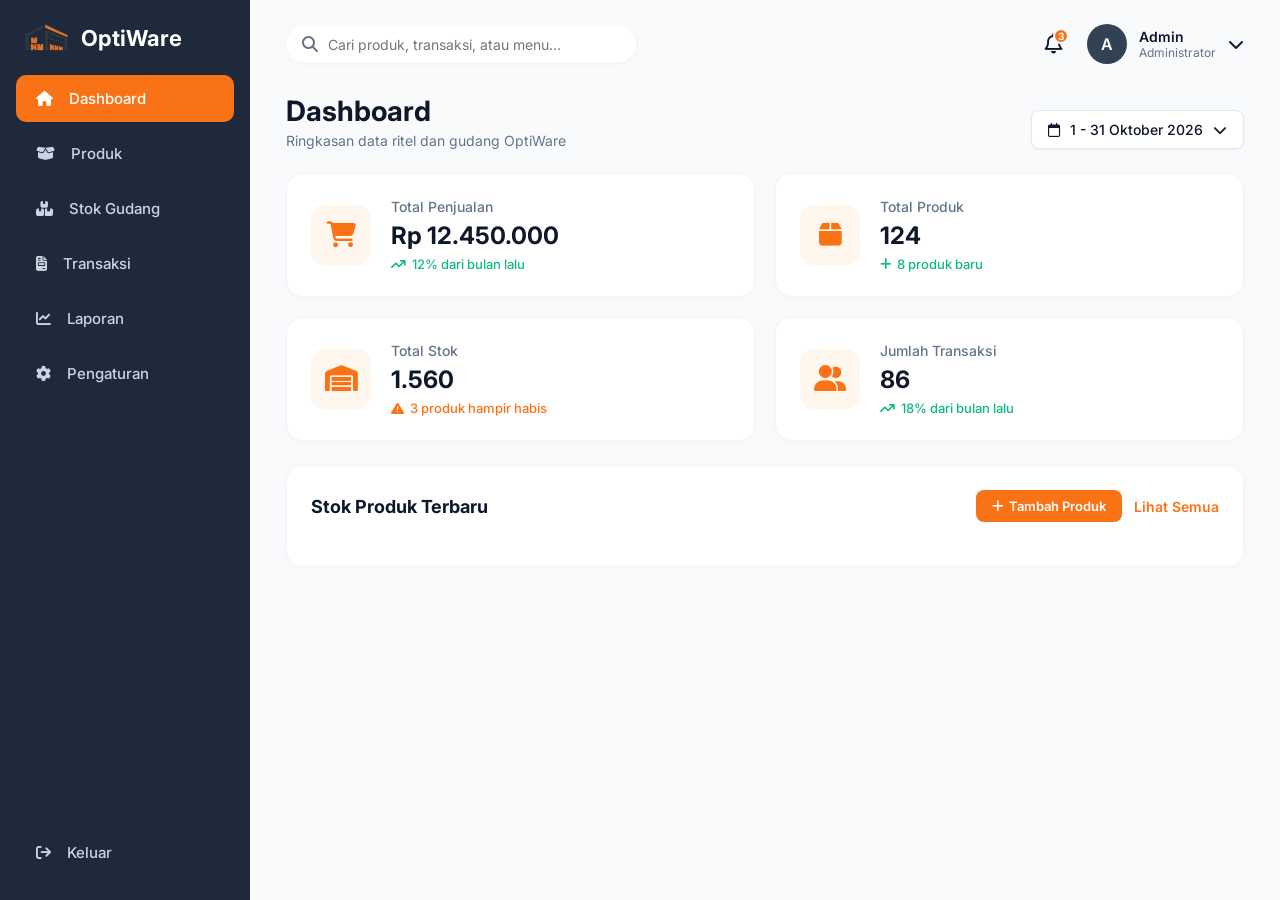
==== index.html @ 107a4ae6 "Refresh warehouse dashboard and organize assets" ====
<!DOCTYPE html>
<html lang="id">
<head>
    <meta charset="UTF-8">
    <meta name="viewport" content="width=device-width, initial-scale=1.0">
    <title>Dashboard Gudang - OptiWare</title>

    <!-- Webix CSS -->
    <link rel="stylesheet" href="https://cdn.webix.com/edge/webix.css">

    <!-- Font Awesome untuk Ikon -->
    <link rel="stylesheet" href="https://cdnjs.cloudflare.com/ajax/libs/font-awesome/6.4.0/css/all.min.css">

    <!-- Google Fonts untuk tipografi yang modern mirip mockup -->
    <link href="https://fonts.googleapis.com/css2?family=Inter:wght@400;500;600;700&display=swap" rel="stylesheet">

    <!-- Custom CSS -->
    <link rel="stylesheet" href="assets/css/universal.css">
</head>
<body>

    <div class="app-container">
        <!-- SIDEBAR -->
        <aside class="sidebar">
            <div class="logo-container">
                <img src="assets/images/logo-optiware.png" alt="OptiWare Logo" class="logo-image">
                <h2>OptiWare</h2>
            </div>

            <nav class="nav-menu">
                <a href="index.html" class="nav-item active">
                    <i class="fa-solid fa-house"></i>
                    <span>Dashboard</span>
                </a>
                <a href="produk.html" class="nav-item">
                    <i class="fa-solid fa-box-open"></i>
                    <span>Produk</span>
                </a>
                <a href="stok-gudang.html" class="nav-item">
                    <i class="fa-solid fa-boxes-stacked"></i>
                    <span>Stok Gudang</span>
                </a>
                <a href="transaksi.html" class="nav-item">
                    <i class="fa-solid fa-file-invoice"></i>
                    <span>Transaksi</span>
                </a>
                <a href="laporan.html" class="nav-item">
                    <i class="fa-solid fa-chart-line"></i>
                    <span>Laporan</span>
                </a>
                <a href="pengaturan.html" class="nav-item">
                    <i class="fa-solid fa-gear"></i>
                    <span>Pengaturan</span>
                </a>
            </nav>

            <div class="sidebar-bottom">
                <a href="login.html" class="nav-item">
                    <i class="fa-solid fa-arrow-right-from-bracket"></i>
                    <span>Keluar</span>
                </a>
            </div>
        </aside>

        <!-- MAIN CONTENT -->
        <main class="main-content">
            <!-- TOPBAR -->
            <header class="topbar">
                <div class="search-box">
                    <i class="fa-solid fa-magnifying-glass"></i>
                    <input type="text" placeholder="Cari produk, transaksi, atau menu...">
                </div>

                <div class="topbar-right">
                    <div class="notification">
                        <i class="fa-regular fa-bell"></i>
                        <span class="badge-dot">3</span>
                    </div>
                    <div class="user-profile">
                        <div class="avatar">A</div>
                        <div class="user-info">
                            <span class="user-name">Admin</span>
                            <span class="user-role">Administrator</span>
                        </div>
                        <i class="fa-solid fa-chevron-down text-muted"></i>
                    </div>
                </div>
            </header>

            <!-- PAGE HEADER -->
            <div class="page-header">
                <div>
                    <h1 class="page-title">Dashboard</h1>
                    <p class="page-subtitle">Ringkasan data ritel dan gudang OptiWare</p>
                </div>
                <div class="date-picker">
                    <i class="fa-regular fa-calendar"></i>
                    <span>1 - 31 Oktober 2026</span>
                    <i class="fa-solid fa-chevron-down"></i>
                </div>
            </div>

            <!-- STATS CARDS -->
            <div class="stats-grid">
                <div class="stat-card">
                    <div class="stat-icon"><i class="fa-solid fa-cart-shopping"></i></div>
                    <div class="stat-details">
                        <p class="stat-title">Total Penjualan</p>
                        <h3 class="stat-value">Rp 12.450.000</h3>
                        <p class="stat-trend trend-up"><i class="fa-solid fa-arrow-trend-up"></i> 12% dari bulan lalu</p>
                    </div>
                </div>
                <div class="stat-card">
                    <div class="stat-icon"><i class="fa-solid fa-box"></i></div>
                    <div class="stat-details">
                        <p class="stat-title">Total Produk</p>
                        <h3 class="stat-value">124</h3>
                        <p class="stat-trend trend-up"><i class="fa-solid fa-plus"></i> 8 produk baru</p>
                    </div>
                </div>
                <div class="stat-card">
                    <div class="stat-icon"><i class="fa-solid fa-warehouse"></i></div>
                    <div class="stat-details">
                        <p class="stat-title">Total Stok</p>
                        <h3 class="stat-value">1.560</h3>
                        <p class="stat-trend trend-warn"><i class="fa-solid fa-triangle-exclamation"></i> 3 produk hampir habis</p>
                    </div>
                </div>
                <div class="stat-card">
                    <div class="stat-icon"><i class="fa-solid fa-user-group"></i></div>
                    <div class="stat-details">
                        <p class="stat-title">Jumlah Transaksi</p>
                        <h3 class="stat-value">86</h3>
                        <p class="stat-trend trend-up"><i class="fa-solid fa-arrow-trend-up"></i> 18% dari bulan lalu</p>
                    </div>
                </div>
            </div>

            <!-- RECENT PRODUCTS TABLE -->
            <div class="table-section">
                <div class="table-header">
                    <h2>Stok Produk Terbaru</h2>
                    <div class="table-actions">
                        <button type="button" class="btn-primary-sm" id="btn-tambah-produk">
                            <i class="fa-solid fa-plus"></i> Tambah Produk
                        </button>
                        <a href="produk.html" class="link-orange" id="btn-lihat-semua">Lihat Semua</a>
                    </div>
                </div>
                <div class="table-responsive">
                    <div id="table-container"></div>
                </div>
            </div>
        </main>
    </div>

    <!-- Webix JS Library -->
    <script src="https://cdn.webix.com/edge/webix.js"></script>

    <!-- Custom Application JS -->
    <script src="assets/js/index.js"></script>
</body>
</html>
---- assets/css/universal.css ----
/* --- VARIABLES --- */
:root {
    --primary: #f97316;
    --primary-light: #fff7ed;
    --sidebar-bg: #1e293b;
    --sidebar-hover: #334155;
    --bg-color: #f8fafc;
    --text-main: #0f172a;
    --text-muted: #64748b;

    --success: #10b981;
    --success-bg: #d1fae5;
    --warn: #f59e0b;
    --warn-bg: #fef3c7;
    --danger: #ef4444;
    --danger-bg: #fee2e2;
}

* {
    margin: 0;
    padding: 0;
    box-sizing: border-box;
}

body {
    font-family: 'Inter', sans-serif;
    background-color: var(--bg-color);
    color: var(--text-main);
    overflow: hidden; /* Mencegah scroll di seluruh body, scroll difokuskan pada main-content */
}

/* --- LAYOUT UTAMA (Optimal untuk 1280x720) --- */
.app-container {
    display: flex;
    height: 100vh;
    width: 100vw;
    max-width: 100%;
}

/* --- SIDEBAR --- */
.sidebar {
    width: 250px;
    background-color: var(--sidebar-bg);
    color: #fff;
    display: flex;
    flex-direction: column;
    transition: all 0.3s;
}

.logo-container {
    display: flex;
    align-items: center;
    gap: 12px; /* Jarak antara gambar logo dan teks */
    padding: 24px;
}

/* Membatasi ukuran gambar agar tidak melebar/gepeng */
.logo-image {
    width: 45px; /* Lebar logo, bisa dinaik-turunkan sesuai selera (misal: 40px atau 50px) */
    height: auto; /* Menjaga proporsi asli gambar */
    object-fit: contain;
}

/* Memastikan teks judul tetap proporsional */
.logo-container h2 {
    font-size: 22px;
    font-weight: 700;
    margin: 0;
    color: #ffffff;
}

.nav-menu {
    flex: 1;
    display: flex;
    flex-direction: column;
    padding: 0 16px;
    gap: 8px;
}

.nav-item {
    display: flex;
    align-items: center;
    gap: 16px;
    padding: 14px 20px;
    color: #cbd5e1;
    text-decoration: none;
    border-radius: 10px;
    font-weight: 500;
    font-size: 15px;
    transition: all 0.2s;
}

.nav-item:hover {
    background-color: var(--sidebar-hover);
    color: #fff;
}

.nav-item.active {
    background-color: var(--primary);
    color: #fff;
}

.sidebar-bottom {
    padding: 24px 16px;
}

/* --- MAIN CONTENT --- */
.main-content {
    flex: 1;
    display: flex;
    flex-direction: column;
    overflow-y: auto;
    padding: 24px 36px;
    background-color: var(--bg-color);
}

/* --- TOPBAR --- */
.topbar {
    display: flex;
    justify-content: space-between;
    align-items: center;
    margin-bottom: 30px;
}

.search-box {
    display: flex;
    align-items: center;
    background: #fff;
    padding: 10px 16px;
    border-radius: 20px;
    width: 350px;
    box-shadow: 0 1px 3px rgba(0,0,0,0.05);
}

.search-box i {
    color: var(--text-muted);
    margin-right: 10px;
}

.search-box input {
    border: none;
    outline: none;
    width: 100%;
    font-family: inherit;
    font-size: 14px;
    color: var(--text-main);
}

.topbar-right {
    display: flex;
    align-items: center;
    gap: 24px;
}

.notification {
    position: relative;
    font-size: 20px;
    color: var(--text-main);
    cursor: pointer;
}

.badge-dot {
    position: absolute;
    top: -4px;
    right: -6px;
    background: var(--primary);
    color: white;
    font-size: 10px;
    font-weight: bold;
    height: 16px;
    width: 16px;
    display: flex;
    align-items: center;
    justify-content: center;
    border-radius: 50%;
    border: 2px solid var(--bg-color);
}

.user-profile {
    display: flex;
    align-items: center;
    gap: 12px;
    cursor: pointer;
}

.avatar {
    width: 40px;
    height: 40px;
    background-color: #334155;
    color: white;
    display: flex;
    align-items: center;
    justify-content: center;
    border-radius: 50%;
    font-weight: 600;
}

.user-info {
    display: flex;
    flex-direction: column;
}

.user-name {
    font-size: 14px;
    font-weight: 600;
}

.user-role {
    font-size: 12px;
    color: var(--text-muted);
}

/* --- PAGE HEADER --- */
.page-header {
    display: flex;
    justify-content: space-between;
    align-items: flex-end;
    margin-bottom: 24px;
}

.page-title {
    font-size: 28px;
    font-weight: 700;
    margin-bottom: 4px;
}

.page-subtitle {
    color: var(--text-muted);
    font-size: 14px;
}

.date-picker {
    display: flex;
    align-items: center;
    gap: 10px;
    background: #fff;
    padding: 10px 16px;
    border-radius: 8px;
    font-size: 14px;
    font-weight: 500;
    box-shadow: 0 1px 3px rgba(0,0,0,0.05);
    cursor: pointer;
    border: 1px solid #e2e8f0;
}

/* --- STATS GRID --- */
.stats-grid {
    display: grid;
    grid-template-columns: repeat(2, 1fr);
    gap: 20px;
    margin-bottom: 24px;
}

.stat-card {
    background: #fff;
    border-radius: 16px;
    padding: 24px;
    display: flex;
    align-items: center;
    gap: 20px;
    box-shadow: 0 2px 10px rgba(0,0,0,0.02);
    border: 1px solid #f1f5f9;
}

.stat-icon {
    width: 60px;
    height: 60px;
    background-color: var(--primary-light);
    color: var(--primary);
    border-radius: 14px;
    display: flex;
    align-items: center;
    justify-content: center;
    font-size: 26px;
}

.stat-title {
    font-size: 14px;
    color: var(--text-muted);
    margin-bottom: 6px;
    font-weight: 500;
}

.stat-value {
    font-size: 24px;
    font-weight: 700;
    margin-bottom: 6px;
}

.stat-trend {
    font-size: 13px;
    font-weight: 500;
    display: flex;
    align-items: center;
    gap: 6px;
}

.trend-up { color: var(--success); }
.trend-warn { color: var(--primary); }

/* --- TABLE SECTION --- */
.table-section {
    background: #fff;
    border-radius: 16px;
    padding: 24px;
    box-shadow: 0 2px 10px rgba(0,0,0,0.02);
    border: 1px solid #f1f5f9;
}

.table-header {
    display: flex;
    justify-content: space-between;
    align-items: center;
    margin-bottom: 20px;
}

.table-header h2 {
    font-size: 18px;
    font-weight: 700;
}

.link-orange {
    color: var(--primary);
    text-decoration: none;
    font-size: 14px;
    font-weight: 600;
}

.table-responsive {
    overflow-x: auto;
}

table {
    width: 100%;
    border-collapse: collapse;
}

th, td {
    padding: 14px 10px;
    text-align: left;
    font-size: 14px;
    border-bottom: 1px solid #f1f5f9;
}

th {
    color: var(--text-muted);
    font-weight: 600;
    background: #f8fafc;
}

th:first-child, td:first-child {
    padding-left: 20px;
    border-top-left-radius: 8px;
    border-bottom-left-radius: 8px;
}
th:last-child, td:last-child {
    padding-right: 20px;
    border-top-right-radius: 8px;
    border-bottom-right-radius: 8px;
}

.status-badge {
    padding: 6px 12px;
    border-radius: 20px;
    font-size: 12px;
    font-weight: 600;
    display: inline-block;
}

.aman { background-color: var(--success-bg); color: #065f46; }
.hampir-habis { background-color: var(--warn-bg); color: #92400e; }
.habis { background-color: var(--danger-bg); color: #991b1b; }

.text-warn { color: var(--warn); font-weight: 600; }
.text-danger { color: var(--danger); font-weight: 600; }

.action-btn {
    cursor: pointer;
    color: var(--text-muted);
    padding: 5px;
    font-size: 15px;
}

.table-actions {
    display: flex;
    align-items: center;
    gap: 12px;
}

.btn-primary-sm {
    background-color: var(--primary);
    color: #fff;
    border: none;
    padding: 8px 16px;
    border-radius: 8px;
    font-size: 13px;
    font-weight: 600;
    cursor: pointer;
    display: inline-flex;
    align-items: center;
    gap: 6px;
    transition: all 0.2s;
    font-family: inherit;
}

.btn-primary-sm:hover {
    background-color: #ea580c;
}

/* ====================================================================
   WEBIX COMPONENT STYLING & INTEGRATION
   ==================================================================== */
.webix_view {
    font-family: 'Inter', sans-serif !important;
}

/* Webix Datatable Overrides */
.optiware-webix-table.webix_dtable {
    border: none !important;
    background: transparent !important;
}

.optiware-webix-table .webix_ss_header {
    background: #f8fafc !important;
    border-radius: 8px 8px 0 0 !important;
    border-bottom: 1px solid #f1f5f9 !important;
    overflow: hidden !important;
}

.optiware-webix-table .webix_hs_header {
    background: transparent !important;
}

.optiware-webix-table .webix_hcell {
    background: #f8fafc !important;
    color: var(--text-muted) !important;
    font-weight: 600 !important;
    font-size: 14px !important;
    border: none !important;
    border-bottom: 1px solid #f1f5f9 !important;
    padding: 0 14px !important;
    display: flex !important;
    align-items: center !important;
    font-family: 'Inter', sans-serif !important;
}

.optiware-webix-table .webix_cell {
    color: var(--text-main) !important;
    font-size: 14px !important;
    border: none !important;
    border-bottom: 1px solid #f1f5f9 !important;
    padding: 0 14px !important;
    display: flex !important;
    align-items: center !important;
    font-family: 'Inter', sans-serif !important;
}

.optiware-webix-table .webix_row_hover {
    background-color: #f8fafc !important;
}

.optiware-webix-table .webix_row_select {
    background-color: #fff7ed !important;
    color: var(--text-main) !important;
}

.optiware-webix-table .webix_ss_body {
    border: none !important;
}

.optiware-webix-table .webix_ss_center {
    border: none !important;
}

.optiware-webix-table .action-btn {
    border-radius: 6px;
    padding: 6px 10px;
    transition: all 0.2s;
}

.optiware-webix-table .action-btn:hover {
    color: var(--primary);
    background: #f1f5f9;
}

/* Webix Window & Popup Overrides */
.webix_window, .webix_popup {
    border-radius: 14px !important;
    border: 1px solid #e2e8f0 !important;
    box-shadow: 0 10px 25px -5px rgba(0, 0, 0, 0.1), 0 8px 10px -6px rgba(0, 0, 0, 0.05) !important;
    overflow: hidden !important;
}

.webix_win_head .webix_toolbar {
    background: #ffffff !important;
    border-bottom: 1px solid #f1f5f9 !important;
    padding: 6px 12px !important;
}

.webix_win_head .webix_el_label label {
    font-size: 16px !important;
    font-weight: 700 !important;
    color: var(--text-main) !important;
}

.webix_win_head .webix_icon_btn {
    color: var(--text-muted) !important;
}
.webix_win_head .webix_icon_btn:hover {
    color: var(--danger) !important;
}

.webix_win_body {
    background: #ffffff !important;
}

/* Form Inputs */
.webix_el_text input, .webix_el_combo input {
    border: 1px solid #e2e8f0 !important;
    border-radius: 8px !important;
    font-family: 'Inter', sans-serif !important;
    font-size: 14px !important;
    color: var(--text-main) !important;
    padding: 8px 12px !important;
    transition: border-color 0.2s !important;
}

.webix_el_text input:focus, .webix_el_combo input:focus {
    border-color: var(--primary) !important;
    outline: none !important;
}

.webix_el_label label, .webix_inp_label {
    font-size: 13px !important;
    font-weight: 600 !important;
    color: #475569 !important;
    margin-bottom: 4px !important;
}

/* Primary Button in Webix */
.optiware-btn-primary button,
.webix_el_button.optiware-btn-primary button {
    background: var(--primary) !important;
    color: #ffffff !important;
    border-radius: 8px !important;
    font-weight: 600 !important;
    font-size: 14px !important;
    border: none !important;
    cursor: pointer !important;
    box-shadow: 0 1px 2px rgba(0, 0, 0, 0.05) !important;
    transition: background-color 0.2s !important;
}

.optiware-btn-primary button:hover,
.webix_el_button.optiware-btn-primary button:hover {
    background: #ea580c !important;
}

/* Secondary Button in Webix */
.webix_secondary button {
    background: #f1f5f9 !important;
    color: #475569 !important;
    border-radius: 8px !important;
    font-weight: 600 !important;
    font-size: 14px !important;
    border: none !important;
    cursor: pointer !important;
    transition: background-color 0.2s !important;
}

.webix_secondary button:hover {
    background: #e2e8f0 !important;
}

/* Action Popup Menu */
.optiware-action-popup .webix_list_item {
    padding: 10px 14px !important;
    font-size: 13px !important;
    font-weight: 500 !important;
    color: var(--text-main) !important;
    border-bottom: 1px solid #f8fafc !important;
    transition: background-color 0.15s !important;
}

.optiware-action-popup .webix_list_item:hover {
    background: #f8fafc !important;
    color: var(--primary) !important;
}

/* Notification Popup */
.optiware-notif-popup .notif-header {
    display: flex;
    justify-content: space-between;
    align-items: center;
    padding: 12px 16px;
    font-weight: 700;
    font-size: 14px;
    border-bottom: 1px solid #f1f5f9;
}

.optiware-notif-popup .notif-badge {
    background: var(--primary-light);
    color: var(--primary);
    font-size: 11px;
    padding: 2px 8px;
    border-radius: 12px;
    font-weight: 600;
}

.optiware-notif-popup .notif-item {
    display: flex;
    gap: 12px;
    align-items: flex-start;
    padding: 10px 16px;
    border-bottom: 1px solid #f8fafc;
    transition: background-color 0.15s;
}

.optiware-notif-popup .notif-item:hover {
    background: #f8fafc;
}

.optiware-notif-popup .notif-icon-circle {
    width: 32px;
    height: 32px;
    border-radius: 50%;
    display: flex;
    align-items: center;
    justify-content: center;
    font-size: 14px;
    flex-shrink: 0;
}

.optiware-notif-popup .notif-icon-circle.warn {
    background: var(--warn-bg);
    color: var(--warn);
}

.optiware-notif-popup .notif-icon-circle.success {
    background: var(--success-bg);
    color: var(--success);
}

.optiware-notif-popup .notif-text-container {
    flex: 1;
}

.optiware-notif-popup .notif-title {
    font-size: 13px;
    font-weight: 500;
    color: var(--text-main);
    line-height: 1.3;
}

.optiware-notif-popup .notif-time {
    font-size: 11px;
    color: var(--text-muted);
    margin-top: 4px;
}

.notif-clear-btn button {
    color: var(--primary) !important;
    font-size: 12px !important;
    font-weight: 600 !important;
    text-align: center !important;
    padding: 8px !important;
}

/* Product Detail Modal */
.product-detail-modal {
    padding: 12px;
}

.detail-top {
    display: flex;
    justify-content: space-between;
    align-items: flex-start;
    margin-bottom: 20px;
    padding-bottom: 14px;
    border-bottom: 1px solid #f1f5f9;
}

.detail-product-name {
    font-size: 18px;
    font-weight: 700;
    color: var(--text-main);
}

.detail-product-sku {
    font-size: 12px;
    color: var(--text-muted);
    margin-top: 2px;
}

.detail-info-grid {
    display: grid;
    grid-template-columns: repeat(2, 1fr);
    gap: 16px;
}

.info-box {
    background: #f8fafc;
    padding: 12px 14px;
    border-radius: 10px;
    border: 1px solid #f1f5f9;
}

.info-label {
    display: block;
    font-size: 12px;
    color: var(--text-muted);
    margin-bottom: 4px;
}

.info-val {
    display: block;
    font-size: 14px;
    font-weight: 600;
    color: var(--text-main);
}

.info-val.font-accent {
    color: var(--primary);
    font-size: 16px;
}

/* Modal Title */
.modal-title-bold label {
    font-weight: 700 !important;
    font-size: 16px !important;
}

/* Webix Message Alert Customization */
.webix_message {
    border-radius: 10px !important;
    box-shadow: 0 4px 12px rgba(0,0,0,0.1) !important;
    font-family: 'Inter', sans-serif !important;
    font-size: 13px !important;
}

.webix_message.webix_success {
    background: #065f46 !important;
}

.webix_message.webix_error {
    background: #991b1b !important;
}

.webix_message.webix_info {
    background: #1e293b !important;
}

/* --- RESPONSIVE UNTUK LAYAR DI BAWAH 1280px --- */
@media (max-width: 992px) {
    .stats-grid {
        grid-template-columns: 1fr;
    }

    .sidebar {
        width: 80px;
    }

    .logo-container h2, .nav-item span, .user-info {
        display: none;
    }

    .nav-item {
        justify-content: center;
        padding: 14px;
    }

    .nav-item i {
        font-size: 20px;
    }
}
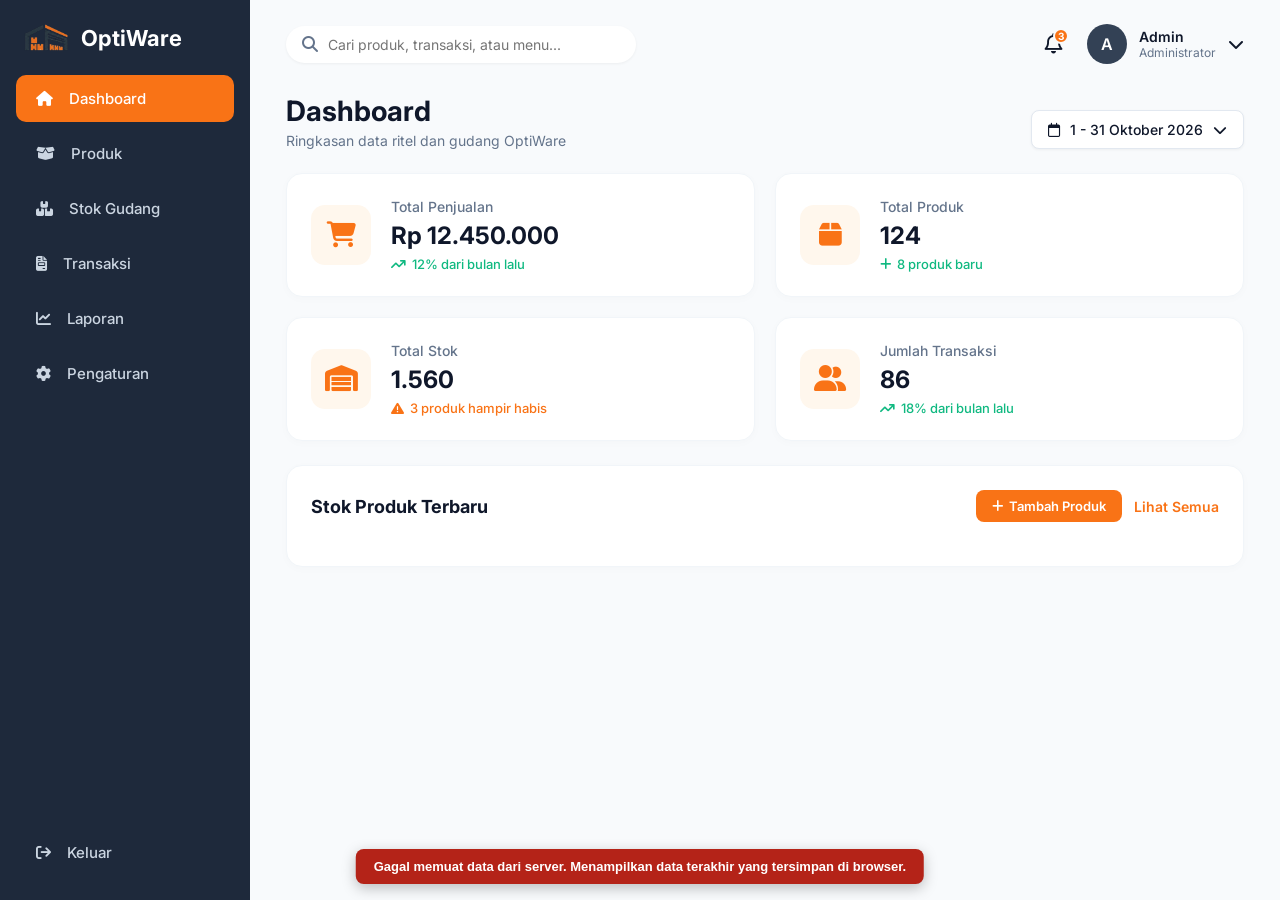
==== commit 63947a56: "Ubah di fe" ====
--- a/index.html
+++ b/index.html
@@ -55,7 +55,7 @@
             </nav>
 
             <div class="sidebar-bottom">
-                <a href="login.html" class="nav-item">
+                <a href="#" class="nav-item" id="sidebar-logout-btn">
                     <i class="fa-solid fa-arrow-right-from-bracket"></i>
                     <span>Keluar</span>
                 </a>
@@ -158,6 +158,8 @@
     <script src="https://cdn.webix.com/edge/webix.js"></script>
 
     <!-- Custom Application JS -->
+    <script src="assets/js/auth.js"></script>
+    <script src="assets/js/sync.js"></script>
     <script src="assets/js/index.js"></script>
 </body>
 </html>
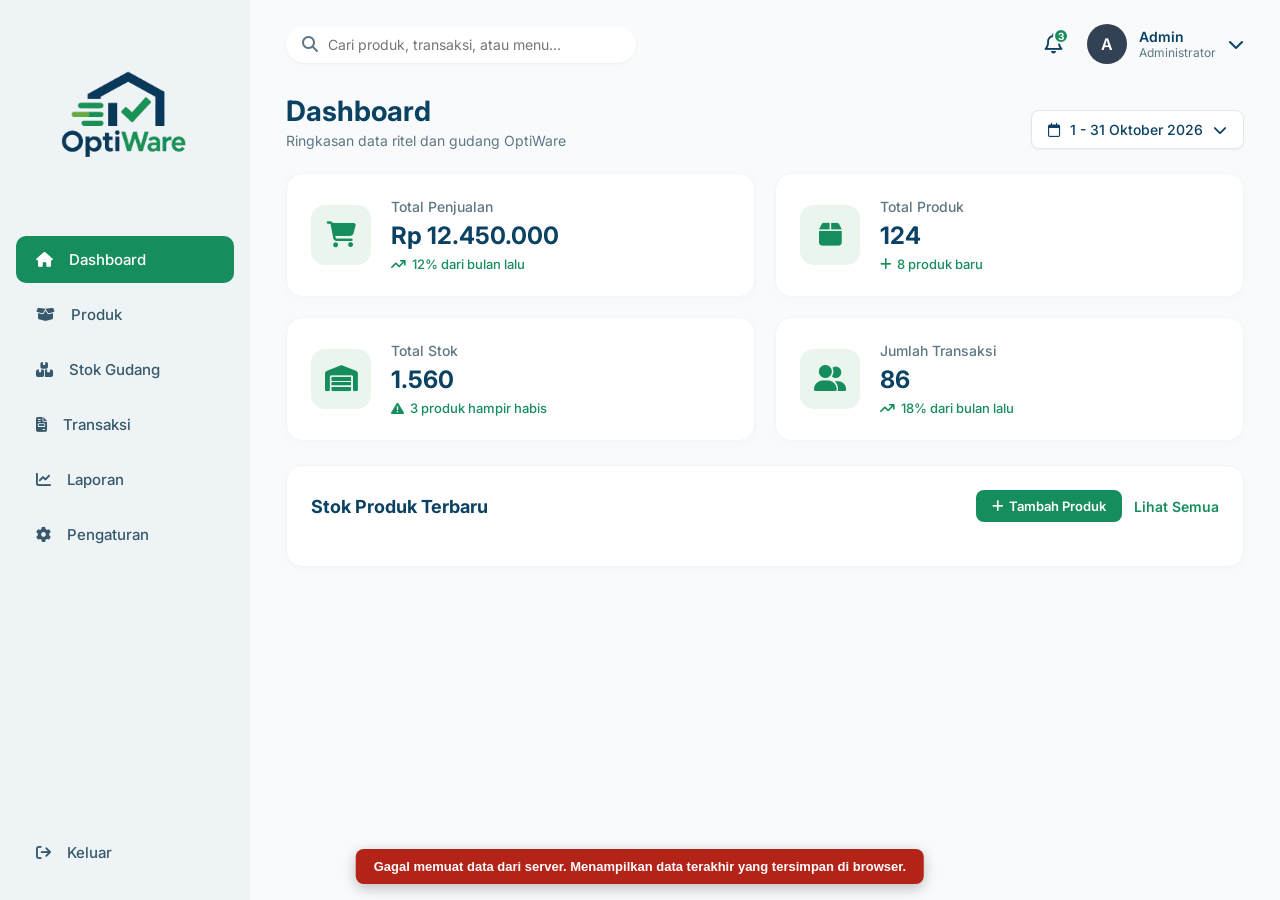
==== commit 74786fde: "Pendong" ====
--- a/index.html
+++ b/index.html
@@ -23,8 +23,7 @@
         <!-- SIDEBAR -->
         <aside class="sidebar">
             <div class="logo-container">
-                <img src="assets/images/logo-optiware.png" alt="OptiWare Logo" class="logo-image">
-                <h2>OptiWare</h2>
+                <img src="assets/images/Widhi-removebg-preview.png" alt="Widhi" class="logo-image">
             </div>
 
             <nav class="nav-menu">
@@ -162,4 +161,4 @@
     <script src="assets/js/sync.js"></script>
     <script src="assets/js/index.js"></script>
 </body>
-</html>+</html>
--- a/assets/css/universal.css
+++ b/assets/css/universal.css
@@ -1,15 +1,15 @@
 /* --- VARIABLES --- */
 :root {
-    --primary: #f97316;
-    --primary-light: #fff7ed;
-    --sidebar-bg: #1e293b;
-    --sidebar-hover: #334155;
+    --primary: #168d5c;
+    --primary-light: #e9f5ed;
+    --sidebar-bg: #eef4f6;
+    --sidebar-hover: #dce9ee;
     --bg-color: #f8fafc;
-    --text-main: #0f172a;
-    --text-muted: #64748b;
-
-    --success: #10b981;
-    --success-bg: #d1fae5;
+    --text-main: #0b4263;
+    --text-muted: #5f7785;
+
+    --success: #168d5c;
+    --success-bg: #e3f4e9;
     --warn: #f59e0b;
     --warn-bg: #fef3c7;
     --danger: #ef4444;
@@ -41,7 +41,7 @@
 .sidebar {
     width: 250px;
     background-color: var(--sidebar-bg);
-    color: #fff;
+    color: var(--text-main);
     display: flex;
     flex-direction: column;
     transition: all 0.3s;
@@ -50,14 +50,15 @@
 .logo-container {
     display: flex;
     align-items: center;
+    justify-content: center;
     gap: 12px; /* Jarak antara gambar logo dan teks */
     padding: 24px;
 }
 
 /* Membatasi ukuran gambar agar tidak melebar/gepeng */
 .logo-image {
-    width: 45px; /* Lebar logo, bisa dinaik-turunkan sesuai selera (misal: 40px atau 50px) */
-    height: auto; /* Menjaga proporsi asli gambar */
+    width: 190px;
+    height: auto;
     object-fit: contain;
 }
 
@@ -66,7 +67,7 @@
     font-size: 22px;
     font-weight: 700;
     margin: 0;
-    color: #ffffff;
+    color: var(--text-main);
 }
 
 .nav-menu {
@@ -82,7 +83,7 @@
     align-items: center;
     gap: 16px;
     padding: 14px 20px;
-    color: #cbd5e1;
+    color: #38586b;
     text-decoration: none;
     border-radius: 10px;
     font-weight: 500;
@@ -92,7 +93,7 @@
 
 .nav-item:hover {
     background-color: var(--sidebar-hover);
-    color: #fff;
+    color: var(--text-main);
 }
 
 .nav-item.active {
@@ -363,6 +364,7 @@
     padding: 6px 12px;
     border-radius: 20px;
     font-size: 12px;
+    line-height: 1.4;
     font-weight: 600;
     display: inline-block;
 }
@@ -404,7 +406,7 @@
 }
 
 .btn-primary-sm:hover {
-    background-color: #ea580c;
+    background-color: #107349;
 }
 
 /* ====================================================================
@@ -453,6 +455,15 @@
     display: flex !important;
     align-items: center !important;
     font-family: 'Inter', sans-serif !important;
+}
+
+/* Beri ruang di sekeliling label berwarna di dalam sel tabel. */
+.webix_dtable .webix_cell [class*="badge"],
+.webix_dtable .webix_cell [class*="-tag"],
+.webix_dtable .webix_cell .stock-ok,
+.webix_dtable .webix_cell .stock-low {
+    margin: 2px 5px;
+    line-height: 1.4;
 }
 
 .optiware-webix-table .webix_row_hover {
@@ -553,7 +564,7 @@
 
 .optiware-btn-primary button:hover,
 .webix_el_button.optiware-btn-primary button:hover {
-    background: #ea580c !important;
+    background: #107349 !important;
 }
 
 /* Secondary Button in Webix */
@@ -760,6 +771,14 @@
         width: 80px;
     }
 
+    .logo-container {
+        padding: 16px 8px;
+    }
+
+    .logo-image {
+        width: 64px;
+    }
+
     .logo-container h2, .nav-item span, .user-info {
         display: none;
     }
@@ -772,4 +791,4 @@
     .nav-item i {
         font-size: 20px;
     }
-}+}
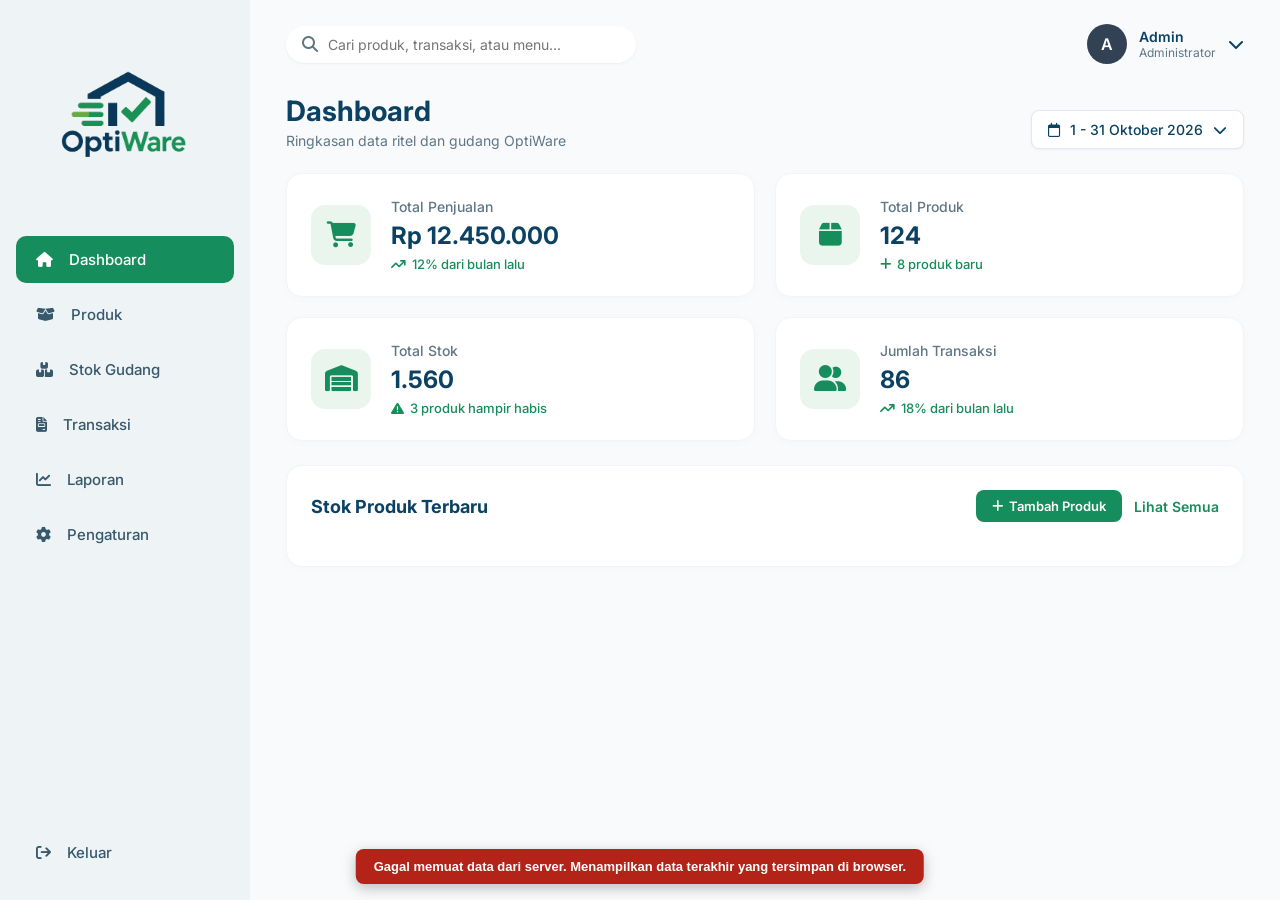
==== commit 40f8c441: "notif hilang" ====
--- a/index.html
+++ b/index.html
@@ -71,10 +71,6 @@
                 </div>
 
                 <div class="topbar-right">
-                    <div class="notification">
-                        <i class="fa-regular fa-bell"></i>
-                        <span class="badge-dot">3</span>
-                    </div>
                     <div class="user-profile">
                         <div class="avatar">A</div>
                         <div class="user-info">
--- a/assets/css/universal.css
+++ b/assets/css/universal.css
@@ -151,13 +151,6 @@
     display: flex;
     align-items: center;
     gap: 24px;
-}
-
-.notification {
-    position: relative;
-    font-size: 20px;
-    color: var(--text-main);
-    cursor: pointer;
 }
 
 .badge-dot {
@@ -506,6 +499,10 @@
     background: #ffffff !important;
     border-bottom: 1px solid #f1f5f9 !important;
     padding: 6px 12px !important;
+}
+
+.webix_win_head .product-window-toolbar {
+    padding-right: 24px !important;
 }
 
 .webix_win_head .webix_el_label label {
@@ -598,85 +595,6 @@
     color: var(--primary) !important;
 }
 
-/* Notification Popup */
-.optiware-notif-popup .notif-header {
-    display: flex;
-    justify-content: space-between;
-    align-items: center;
-    padding: 12px 16px;
-    font-weight: 700;
-    font-size: 14px;
-    border-bottom: 1px solid #f1f5f9;
-}
-
-.optiware-notif-popup .notif-badge {
-    background: var(--primary-light);
-    color: var(--primary);
-    font-size: 11px;
-    padding: 2px 8px;
-    border-radius: 12px;
-    font-weight: 600;
-}
-
-.optiware-notif-popup .notif-item {
-    display: flex;
-    gap: 12px;
-    align-items: flex-start;
-    padding: 10px 16px;
-    border-bottom: 1px solid #f8fafc;
-    transition: background-color 0.15s;
-}
-
-.optiware-notif-popup .notif-item:hover {
-    background: #f8fafc;
-}
-
-.optiware-notif-popup .notif-icon-circle {
-    width: 32px;
-    height: 32px;
-    border-radius: 50%;
-    display: flex;
-    align-items: center;
-    justify-content: center;
-    font-size: 14px;
-    flex-shrink: 0;
-}
-
-.optiware-notif-popup .notif-icon-circle.warn {
-    background: var(--warn-bg);
-    color: var(--warn);
-}
-
-.optiware-notif-popup .notif-icon-circle.success {
-    background: var(--success-bg);
-    color: var(--success);
-}
-
-.optiware-notif-popup .notif-text-container {
-    flex: 1;
-}
-
-.optiware-notif-popup .notif-title {
-    font-size: 13px;
-    font-weight: 500;
-    color: var(--text-main);
-    line-height: 1.3;
-}
-
-.optiware-notif-popup .notif-time {
-    font-size: 11px;
-    color: var(--text-muted);
-    margin-top: 4px;
-}
-
-.notif-clear-btn button {
-    color: var(--primary) !important;
-    font-size: 12px !important;
-    font-weight: 600 !important;
-    text-align: center !important;
-    padding: 8px !important;
-}
-
 /* Product Detail Modal */
 .product-detail-modal {
     padding: 12px;
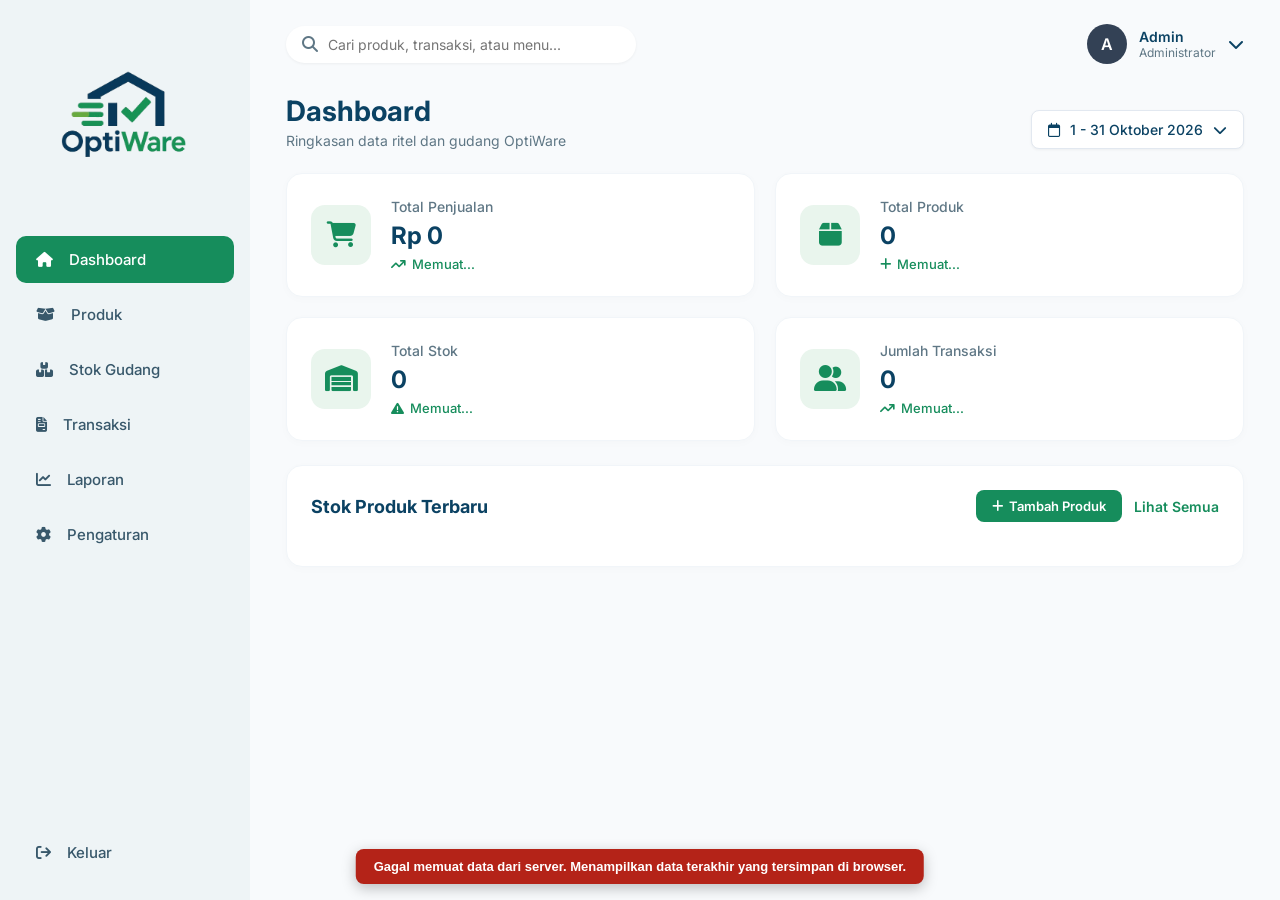
==== commit dc76ab00: "Real time" ====
--- a/index.html
+++ b/index.html
@@ -21,7 +21,7 @@
 
     <div class="app-container">
         <!-- SIDEBAR -->
-        <aside class="sidebar">
+        <aside class="sidebar" id="app-sidebar">
             <div class="logo-container">
                 <img src="assets/images/Widhi-removebg-preview.png" alt="Widhi" class="logo-image">
             </div>
@@ -65,6 +65,9 @@
         <main class="main-content">
             <!-- TOPBAR -->
             <header class="topbar">
+                <button class="mobile-menu-toggle" type="button" aria-controls="app-sidebar" aria-expanded="false" aria-label="Buka menu navigasi">
+                    <i class="fa-solid fa-bars" aria-hidden="true"></i>
+                </button>
                 <div class="search-box">
                     <i class="fa-solid fa-magnifying-glass"></i>
                     <input type="text" placeholder="Cari produk, transaksi, atau menu...">
@@ -101,32 +104,32 @@
                     <div class="stat-icon"><i class="fa-solid fa-cart-shopping"></i></div>
                     <div class="stat-details">
                         <p class="stat-title">Total Penjualan</p>
-                        <h3 class="stat-value">Rp 12.450.000</h3>
-                        <p class="stat-trend trend-up"><i class="fa-solid fa-arrow-trend-up"></i> 12% dari bulan lalu</p>
+                        <h3 class="stat-value" id="stat-dash-omset">Rp 0</h3>
+                        <p class="stat-trend trend-up" id="stat-dash-omset-trend"><i class="fa-solid fa-arrow-trend-up"></i> Memuat...</p>
                     </div>
                 </div>
                 <div class="stat-card">
                     <div class="stat-icon"><i class="fa-solid fa-box"></i></div>
                     <div class="stat-details">
                         <p class="stat-title">Total Produk</p>
-                        <h3 class="stat-value">124</h3>
-                        <p class="stat-trend trend-up"><i class="fa-solid fa-plus"></i> 8 produk baru</p>
+                        <h3 class="stat-value" id="stat-dash-produk">0</h3>
+                        <p class="stat-trend trend-up" id="stat-dash-produk-trend"><i class="fa-solid fa-plus"></i> Memuat...</p>
                     </div>
                 </div>
                 <div class="stat-card">
                     <div class="stat-icon"><i class="fa-solid fa-warehouse"></i></div>
                     <div class="stat-details">
                         <p class="stat-title">Total Stok</p>
-                        <h3 class="stat-value">1.560</h3>
-                        <p class="stat-trend trend-warn"><i class="fa-solid fa-triangle-exclamation"></i> 3 produk hampir habis</p>
+                        <h3 class="stat-value" id="stat-dash-stok">0</h3>
+                        <p class="stat-trend trend-warn" id="stat-dash-stok-trend"><i class="fa-solid fa-triangle-exclamation"></i> Memuat...</p>
                     </div>
                 </div>
                 <div class="stat-card">
                     <div class="stat-icon"><i class="fa-solid fa-user-group"></i></div>
                     <div class="stat-details">
                         <p class="stat-title">Jumlah Transaksi</p>
-                        <h3 class="stat-value">86</h3>
-                        <p class="stat-trend trend-up"><i class="fa-solid fa-arrow-trend-up"></i> 18% dari bulan lalu</p>
+                        <h3 class="stat-value" id="stat-dash-trx">0</h3>
+                        <p class="stat-trend trend-up" id="stat-dash-trx-trend"><i class="fa-solid fa-arrow-trend-up"></i> Memuat...</p>
                     </div>
                 </div>
             </div>
@@ -156,5 +159,6 @@
     <script src="assets/js/auth.js"></script>
     <script src="assets/js/sync.js"></script>
     <script src="assets/js/index.js"></script>
+    <script src="assets/js/mobile-menu.js"></script>
 </body>
-</html>
+</html>
--- a/assets/css/universal.css
+++ b/assets/css/universal.css
@@ -103,6 +103,10 @@
 
 .sidebar-bottom {
     padding: 24px 16px;
+}
+
+.mobile-menu-toggle {
+    display: none;
 }
 
 /* --- MAIN CONTENT --- */
@@ -710,3 +714,107 @@
         font-size: 20px;
     }
 }
+
+@media (max-width: 768px) {
+    .app-container {
+        height: 100vh;
+        height: 100dvh;
+    }
+
+    .app-container.menu-open::before {
+        content: "";
+        position: fixed;
+        inset: 0;
+        z-index: 999;
+        background: rgba(11, 30, 45, 0.48);
+    }
+
+    .sidebar {
+        position: fixed;
+        inset: 0 auto 0 0;
+        z-index: 1000;
+        width: min(280px, 84vw);
+        height: 100vh;
+        height: 100dvh;
+        transform: translateX(-100%);
+        transition: transform 0.25s ease;
+        box-shadow: 8px 0 28px rgba(11, 30, 45, 0.16);
+    }
+
+    .app-container.menu-open .sidebar {
+        transform: translateX(0);
+    }
+
+    .logo-container {
+        padding: 24px;
+    }
+
+    .logo-image {
+        width: 190px;
+    }
+
+    .logo-container h2,
+    .sidebar .nav-item span,
+    .sidebar .user-info {
+        display: initial;
+    }
+
+    .sidebar .nav-item {
+        justify-content: flex-start;
+        padding: 14px 20px;
+    }
+
+    .sidebar .nav-item i {
+        font-size: 16px;
+    }
+
+    .sidebar-bottom {
+        padding: 24px 16px;
+    }
+
+    .main-content {
+        min-width: 0;
+        width: 100%;
+        padding: 16px;
+    }
+
+    .topbar {
+        gap: 10px;
+        margin-bottom: 20px;
+    }
+
+    .mobile-menu-toggle {
+        display: inline-flex;
+        flex: 0 0 42px;
+        width: 42px;
+        height: 42px;
+        align-items: center;
+        justify-content: center;
+        border: 1px solid #dbe5eb;
+        border-radius: 10px;
+        background: #fff;
+        color: var(--text-main);
+        font-size: 18px;
+        cursor: pointer;
+    }
+
+    .mobile-menu-toggle:focus-visible {
+        outline: 3px solid rgba(22, 141, 92, 0.28);
+        outline-offset: 2px;
+    }
+
+    .search-box {
+        flex: 1;
+        min-width: 0;
+        width: auto;
+        padding: 10px 12px;
+    }
+
+    .search-box input {
+        min-width: 0;
+    }
+
+    .topbar-right {
+        gap: 0;
+    }
+}
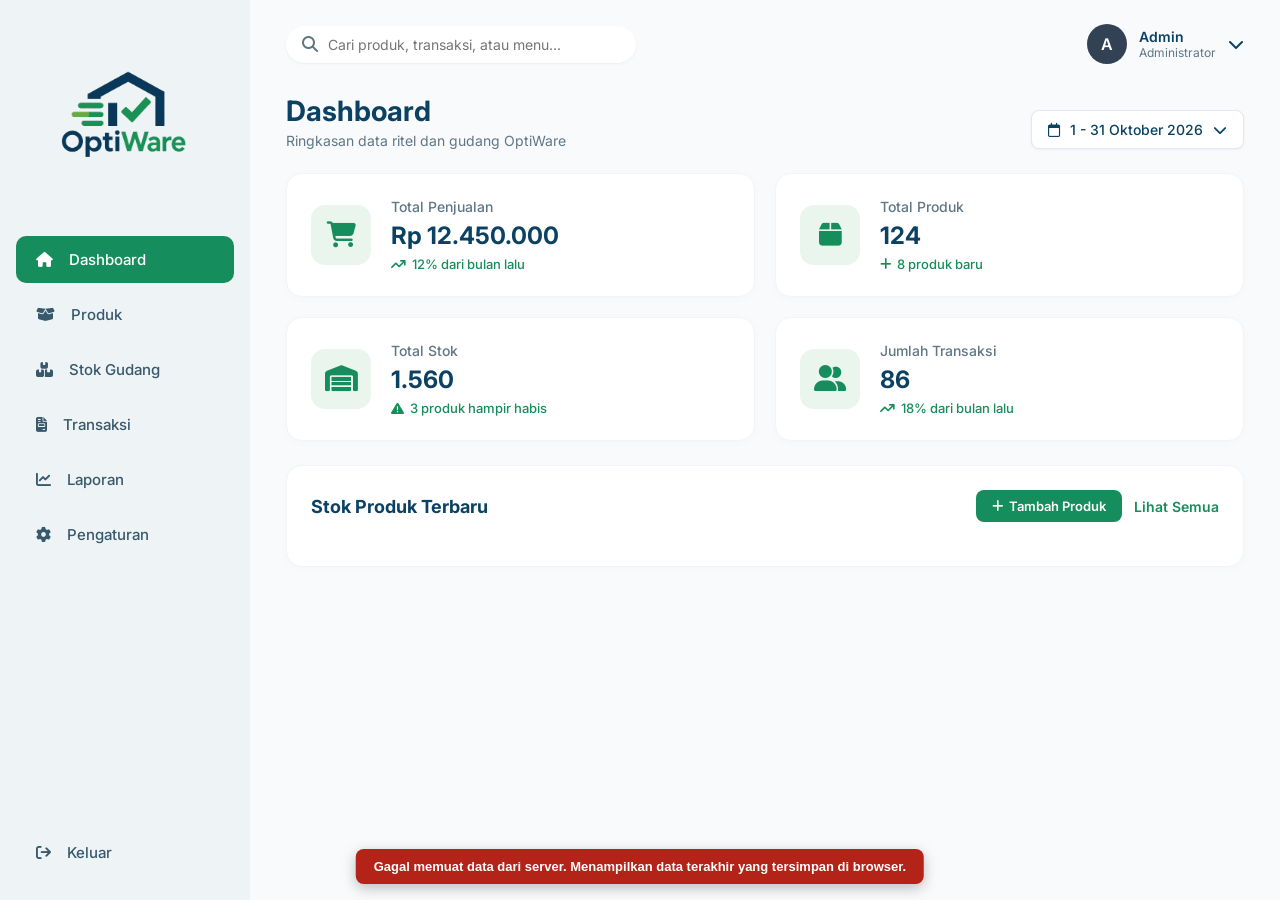
==== commit 24713acd: "struk baru" ====
--- a/index.html
+++ b/index.html
@@ -1,155 +1,192 @@
-<!DOCTYPE html>
+<!doctype html>
 <html lang="id">
-<head>
-    <meta charset="UTF-8">
-    <meta name="viewport" content="width=device-width, initial-scale=1.0">
+  <head>
+    <meta charset="UTF-8" />
+    <meta name="viewport" content="width=device-width, initial-scale=1.0" />
     <title>Dashboard Gudang - OptiWare</title>
 
     <!-- Webix CSS -->
-    <link rel="stylesheet" href="https://cdn.webix.com/edge/webix.css">
+    <link rel="stylesheet" href="https://cdn.webix.com/edge/webix.css" />
 
     <!-- Font Awesome untuk Ikon -->
-    <link rel="stylesheet" href="https://cdnjs.cloudflare.com/ajax/libs/font-awesome/6.4.0/css/all.min.css">
+    <link
+      rel="stylesheet"
+      href="https://cdnjs.cloudflare.com/ajax/libs/font-awesome/6.4.0/css/all.min.css"
+    />
 
     <!-- Google Fonts untuk tipografi yang modern mirip mockup -->
-    <link href="https://fonts.googleapis.com/css2?family=Inter:wght@400;500;600;700&display=swap" rel="stylesheet">
+    <link
+      href="https://fonts.googleapis.com/css2?family=Inter:wght@400;500;600;700&display=swap"
+      rel="stylesheet"
+    />
 
     <!-- Custom CSS -->
-    <link rel="stylesheet" href="assets/css/universal.css">
-</head>
-<body>
-
+    <link rel="stylesheet" href="assets/css/universal.css" />
+  </head>
+  <body>
     <div class="app-container">
-        <!-- SIDEBAR -->
-        <aside class="sidebar" id="app-sidebar">
-            <div class="logo-container">
-                <img src="assets/images/Widhi-removebg-preview.png" alt="Widhi" class="logo-image">
-            </div>
-
-            <nav class="nav-menu">
-                <a href="index.html" class="nav-item active">
-                    <i class="fa-solid fa-house"></i>
-                    <span>Dashboard</span>
-                </a>
-                <a href="produk.html" class="nav-item">
-                    <i class="fa-solid fa-box-open"></i>
-                    <span>Produk</span>
-                </a>
-                <a href="stok-gudang.html" class="nav-item">
-                    <i class="fa-solid fa-boxes-stacked"></i>
-                    <span>Stok Gudang</span>
-                </a>
-                <a href="transaksi.html" class="nav-item">
-                    <i class="fa-solid fa-file-invoice"></i>
-                    <span>Transaksi</span>
-                </a>
-                <a href="laporan.html" class="nav-item">
-                    <i class="fa-solid fa-chart-line"></i>
-                    <span>Laporan</span>
-                </a>
-                <a href="pengaturan.html" class="nav-item">
-                    <i class="fa-solid fa-gear"></i>
-                    <span>Pengaturan</span>
-                </a>
-            </nav>
-
-            <div class="sidebar-bottom">
-                <a href="#" class="nav-item" id="sidebar-logout-btn">
-                    <i class="fa-solid fa-arrow-right-from-bracket"></i>
-                    <span>Keluar</span>
-                </a>
-            </div>
-        </aside>
-
-        <!-- MAIN CONTENT -->
-        <main class="main-content">
-            <!-- TOPBAR -->
-            <header class="topbar">
-                <button class="mobile-menu-toggle" type="button" aria-controls="app-sidebar" aria-expanded="false" aria-label="Buka menu navigasi">
-                    <i class="fa-solid fa-bars" aria-hidden="true"></i>
-                </button>
-                <div class="search-box">
-                    <i class="fa-solid fa-magnifying-glass"></i>
-                    <input type="text" placeholder="Cari produk, transaksi, atau menu...">
-                </div>
-
-                <div class="topbar-right">
-                    <div class="user-profile">
-                        <div class="avatar">A</div>
-                        <div class="user-info">
-                            <span class="user-name">Admin</span>
-                            <span class="user-role">Administrator</span>
-                        </div>
-                        <i class="fa-solid fa-chevron-down text-muted"></i>
-                    </div>
-                </div>
-            </header>
-
-            <!-- PAGE HEADER -->
-            <div class="page-header">
-                <div>
-                    <h1 class="page-title">Dashboard</h1>
-                    <p class="page-subtitle">Ringkasan data ritel dan gudang OptiWare</p>
-                </div>
-                <div class="date-picker">
-                    <i class="fa-regular fa-calendar"></i>
-                    <span>1 - 31 Oktober 2026</span>
-                    <i class="fa-solid fa-chevron-down"></i>
-                </div>
-            </div>
-
-            <!-- STATS CARDS -->
-            <div class="stats-grid">
-                <div class="stat-card">
-                    <div class="stat-icon"><i class="fa-solid fa-cart-shopping"></i></div>
-                    <div class="stat-details">
-                        <p class="stat-title">Total Penjualan</p>
-                        <h3 class="stat-value" id="stat-dash-omset">Rp 0</h3>
-                        <p class="stat-trend trend-up" id="stat-dash-omset-trend"><i class="fa-solid fa-arrow-trend-up"></i> Memuat...</p>
-                    </div>
-                </div>
-                <div class="stat-card">
-                    <div class="stat-icon"><i class="fa-solid fa-box"></i></div>
-                    <div class="stat-details">
-                        <p class="stat-title">Total Produk</p>
-                        <h3 class="stat-value" id="stat-dash-produk">0</h3>
-                        <p class="stat-trend trend-up" id="stat-dash-produk-trend"><i class="fa-solid fa-plus"></i> Memuat...</p>
-                    </div>
-                </div>
-                <div class="stat-card">
-                    <div class="stat-icon"><i class="fa-solid fa-warehouse"></i></div>
-                    <div class="stat-details">
-                        <p class="stat-title">Total Stok</p>
-                        <h3 class="stat-value" id="stat-dash-stok">0</h3>
-                        <p class="stat-trend trend-warn" id="stat-dash-stok-trend"><i class="fa-solid fa-triangle-exclamation"></i> Memuat...</p>
-                    </div>
-                </div>
-                <div class="stat-card">
-                    <div class="stat-icon"><i class="fa-solid fa-user-group"></i></div>
-                    <div class="stat-details">
-                        <p class="stat-title">Jumlah Transaksi</p>
-                        <h3 class="stat-value" id="stat-dash-trx">0</h3>
-                        <p class="stat-trend trend-up" id="stat-dash-trx-trend"><i class="fa-solid fa-arrow-trend-up"></i> Memuat...</p>
-                    </div>
-                </div>
-            </div>
-
-            <!-- RECENT PRODUCTS TABLE -->
-            <div class="table-section">
-                <div class="table-header">
-                    <h2>Stok Produk Terbaru</h2>
-                    <div class="table-actions">
-                        <button type="button" class="btn-primary-sm" id="btn-tambah-produk">
-                            <i class="fa-solid fa-plus"></i> Tambah Produk
-                        </button>
-                        <a href="produk.html" class="link-orange" id="btn-lihat-semua">Lihat Semua</a>
-                    </div>
-                </div>
-                <div class="table-responsive">
-                    <div id="table-container"></div>
-                </div>
-            </div>
-        </main>
+      <!-- SIDEBAR -->
+      <aside class="sidebar" id="app-sidebar">
+        <div class="logo-container">
+          <img
+            src="assets/images/Widhi-removebg-preview.png"
+            alt="Widhi"
+            class="logo-image"
+          />
+        </div>
+
+        <nav class="nav-menu">
+          <a href="index.html" class="nav-item active">
+            <i class="fa-solid fa-house"></i>
+            <span>Dashboard</span>
+          </a>
+          <a href="produk.html" class="nav-item">
+            <i class="fa-solid fa-box-open"></i>
+            <span>Produk</span>
+          </a>
+          <a href="stok-gudang.html" class="nav-item">
+            <i class="fa-solid fa-boxes-stacked"></i>
+            <span>Stok Gudang</span>
+          </a>
+          <a href="transaksi.html" class="nav-item">
+            <i class="fa-solid fa-file-invoice"></i>
+            <span>Transaksi</span>
+          </a>
+          <a href="laporan.html" class="nav-item">
+            <i class="fa-solid fa-chart-line"></i>
+            <span>Laporan</span>
+          </a>
+          <a href="pengaturan.html" class="nav-item">
+            <i class="fa-solid fa-gear"></i>
+            <span>Pengaturan</span>
+          </a>
+        </nav>
+
+        <div class="sidebar-bottom">
+          <a href="#" class="nav-item" id="sidebar-logout-btn">
+            <i class="fa-solid fa-arrow-right-from-bracket"></i>
+            <span>Keluar</span>
+          </a>
+        </div>
+      </aside>
+
+      <!-- MAIN CONTENT -->
+      <main class="main-content">
+        <!-- TOPBAR -->
+        <header class="topbar">
+          <button
+            class="mobile-menu-toggle"
+            type="button"
+            aria-controls="app-sidebar"
+            aria-expanded="false"
+            aria-label="Buka menu navigasi"
+          >
+            <i class="fa-solid fa-bars" aria-hidden="true"></i>
+          </button>
+          <div class="search-box">
+            <i class="fa-solid fa-magnifying-glass"></i>
+            <input
+              type="text"
+              placeholder="Cari produk, transaksi, atau menu..."
+            />
+          </div>
+
+          <div class="topbar-right">
+            <div class="user-profile">
+              <div class="avatar">A</div>
+              <div class="user-info">
+                <span class="user-name">Admin</span>
+                <span class="user-role">Administrator</span>
+              </div>
+              <i class="fa-solid fa-chevron-down text-muted"></i>
+            </div>
+          </div>
+        </header>
+
+        <!-- PAGE HEADER -->
+        <div class="page-header">
+          <div>
+            <h1 class="page-title">Dashboard</h1>
+            <p class="page-subtitle">
+              Ringkasan data ritel dan gudang OptiWare
+            </p>
+          </div>
+          <div class="date-picker">
+            <i class="fa-regular fa-calendar"></i>
+            <span>1 - 31 Oktober 2026</span>
+            <i class="fa-solid fa-chevron-down"></i>
+          </div>
+        </div>
+
+        <!-- STATS CARDS -->
+        <div class="stats-grid">
+          <div class="stat-card">
+            <div class="stat-icon">
+              <i class="fa-solid fa-cart-shopping"></i>
+            </div>
+            <div class="stat-details">
+              <p class="stat-title">Total Penjualan</p>
+              <h3 class="stat-value">Rp 12.450.000</h3>
+              <p class="stat-trend trend-up">
+                <i class="fa-solid fa-arrow-trend-up"></i> 12% dari bulan lalu
+              </p>
+            </div>
+          </div>
+          <div class="stat-card">
+            <div class="stat-icon"><i class="fa-solid fa-box"></i></div>
+            <div class="stat-details">
+              <p class="stat-title">Total Produk</p>
+              <h3 class="stat-value">124</h3>
+              <p class="stat-trend trend-up">
+                <i class="fa-solid fa-plus"></i> 8 produk baru
+              </p>
+            </div>
+          </div>
+          <div class="stat-card">
+            <div class="stat-icon"><i class="fa-solid fa-warehouse"></i></div>
+            <div class="stat-details">
+              <p class="stat-title">Total Stok</p>
+              <h3 class="stat-value">1.560</h3>
+              <p class="stat-trend trend-warn">
+                <i class="fa-solid fa-triangle-exclamation"></i> 3 produk hampir
+                habis
+              </p>
+            </div>
+          </div>
+          <div class="stat-card">
+            <div class="stat-icon"><i class="fa-solid fa-user-group"></i></div>
+            <div class="stat-details">
+              <p class="stat-title">Jumlah Transaksi</p>
+              <h3 class="stat-value">86</h3>
+              <p class="stat-trend trend-up">
+                <i class="fa-solid fa-arrow-trend-up"></i> 18% dari bulan lalu
+              </p>
+            </div>
+          </div>
+        </div>
+
+        <!-- RECENT PRODUCTS TABLE -->
+        <div class="table-section">
+          <div class="table-header">
+            <h2>Stok Produk Terbaru</h2>
+            <div class="table-actions">
+              <button
+                type="button"
+                class="btn-primary-sm"
+                id="btn-tambah-produk"
+              >
+                <i class="fa-solid fa-plus"></i> Tambah Produk
+              </button>
+              <a href="produk.html" class="link-orange" id="btn-lihat-semua"
+                >Lihat Semua</a
+              >
+            </div>
+          </div>
+          <div class="table-responsive">
+            <div id="table-container"></div>
+          </div>
+        </div>
+      </main>
     </div>
 
     <!-- Webix JS Library -->
@@ -160,5 +197,5 @@
     <script src="assets/js/sync.js"></script>
     <script src="assets/js/index.js"></script>
     <script src="assets/js/mobile-menu.js"></script>
-</body>
-</html>+  </body>
+</html>
--- a/assets/css/universal.css
+++ b/assets/css/universal.css
@@ -1,4 +1,3 @@
-/* --- VARIABLES --- */
 :root {
     --primary: #168d5c;
     --primary-light: #e9f5ed;
@@ -26,10 +25,9 @@
     font-family: 'Inter', sans-serif;
     background-color: var(--bg-color);
     color: var(--text-main);
-    overflow: hidden; /* Mencegah scroll di seluruh body, scroll difokuskan pada main-content */
-}
-
-/* --- LAYOUT UTAMA (Optimal untuk 1280x720) --- */
+    overflow: hidden; 
+}
+
 .app-container {
     display: flex;
     height: 100vh;
@@ -37,7 +35,6 @@
     max-width: 100%;
 }
 
-/* --- SIDEBAR --- */
 .sidebar {
     width: 250px;
     background-color: var(--sidebar-bg);
@@ -51,18 +48,16 @@
     display: flex;
     align-items: center;
     justify-content: center;
-    gap: 12px; /* Jarak antara gambar logo dan teks */
+    gap: 12px; 
     padding: 24px;
 }
 
-/* Membatasi ukuran gambar agar tidak melebar/gepeng */
 .logo-image {
     width: 190px;
     height: auto;
     object-fit: contain;
 }
 
-/* Memastikan teks judul tetap proporsional */
 .logo-container h2 {
     font-size: 22px;
     font-weight: 700;
@@ -109,7 +104,6 @@
     display: none;
 }
 
-/* --- MAIN CONTENT --- */
 .main-content {
     flex: 1;
     display: flex;
@@ -119,7 +113,6 @@
     background-color: var(--bg-color);
 }
 
-/* --- TOPBAR --- */
 .topbar {
     display: flex;
     justify-content: space-between;
@@ -208,7 +201,6 @@
     color: var(--text-muted);
 }
 
-/* --- PAGE HEADER --- */
 .page-header {
     display: flex;
     justify-content: space-between;
@@ -241,7 +233,6 @@
     border: 1px solid #e2e8f0;
 }
 
-/* --- STATS GRID --- */
 .stats-grid {
     display: grid;
     grid-template-columns: repeat(2, 1fr);
@@ -296,7 +287,6 @@
 .trend-up { color: var(--success); }
 .trend-warn { color: var(--primary); }
 
-/* --- TABLE SECTION --- */
 .table-section {
     background: #fff;
     border-radius: 16px;
@@ -406,14 +396,10 @@
     background-color: #107349;
 }
 
-/* ====================================================================
-   WEBIX COMPONENT STYLING & INTEGRATION
-   ==================================================================== */
 .webix_view {
     font-family: 'Inter', sans-serif !important;
 }
 
-/* Webix Datatable Overrides */
 .optiware-webix-table.webix_dtable {
     border: none !important;
     background: transparent !important;
@@ -454,7 +440,6 @@
     font-family: 'Inter', sans-serif !important;
 }
 
-/* Beri ruang di sekeliling label berwarna di dalam sel tabel. */
 .webix_dtable .webix_cell [class*="badge"],
 .webix_dtable .webix_cell [class*="-tag"],
 .webix_dtable .webix_cell .stock-ok,
@@ -491,7 +476,6 @@
     background: #f1f5f9;
 }
 
-/* Webix Window & Popup Overrides */
 .webix_window, .webix_popup {
     border-radius: 14px !important;
     border: 1px solid #e2e8f0 !important;
@@ -526,7 +510,6 @@
     background: #ffffff !important;
 }
 
-/* Form Inputs */
 .webix_el_text input, .webix_el_combo input {
     border: 1px solid #e2e8f0 !important;
     border-radius: 8px !important;
@@ -549,7 +532,6 @@
     margin-bottom: 4px !important;
 }
 
-/* Primary Button in Webix */
 .optiware-btn-primary button,
 .webix_el_button.optiware-btn-primary button {
     background: var(--primary) !important;
@@ -568,7 +550,6 @@
     background: #107349 !important;
 }
 
-/* Secondary Button in Webix */
 .webix_secondary button {
     background: #f1f5f9 !important;
     color: #475569 !important;
@@ -584,7 +565,6 @@
     background: #e2e8f0 !important;
 }
 
-/* Action Popup Menu */
 .optiware-action-popup .webix_list_item {
     padding: 10px 14px !important;
     font-size: 13px !important;
@@ -599,7 +579,6 @@
     color: var(--primary) !important;
 }
 
-/* Product Detail Modal */
 .product-detail-modal {
     padding: 12px;
 }
@@ -657,13 +636,11 @@
     font-size: 16px;
 }
 
-/* Modal Title */
 .modal-title-bold label {
     font-weight: 700 !important;
     font-size: 16px !important;
 }
 
-/* Webix Message Alert Customization */
 .webix_message {
     border-radius: 10px !important;
     box-shadow: 0 4px 12px rgba(0,0,0,0.1) !important;
@@ -683,7 +660,6 @@
     background: #1e293b !important;
 }
 
-/* --- RESPONSIVE UNTUK LAYAR DI BAWAH 1280px --- */
 @media (max-width: 992px) {
     .stats-grid {
         grid-template-columns: 1fr;
